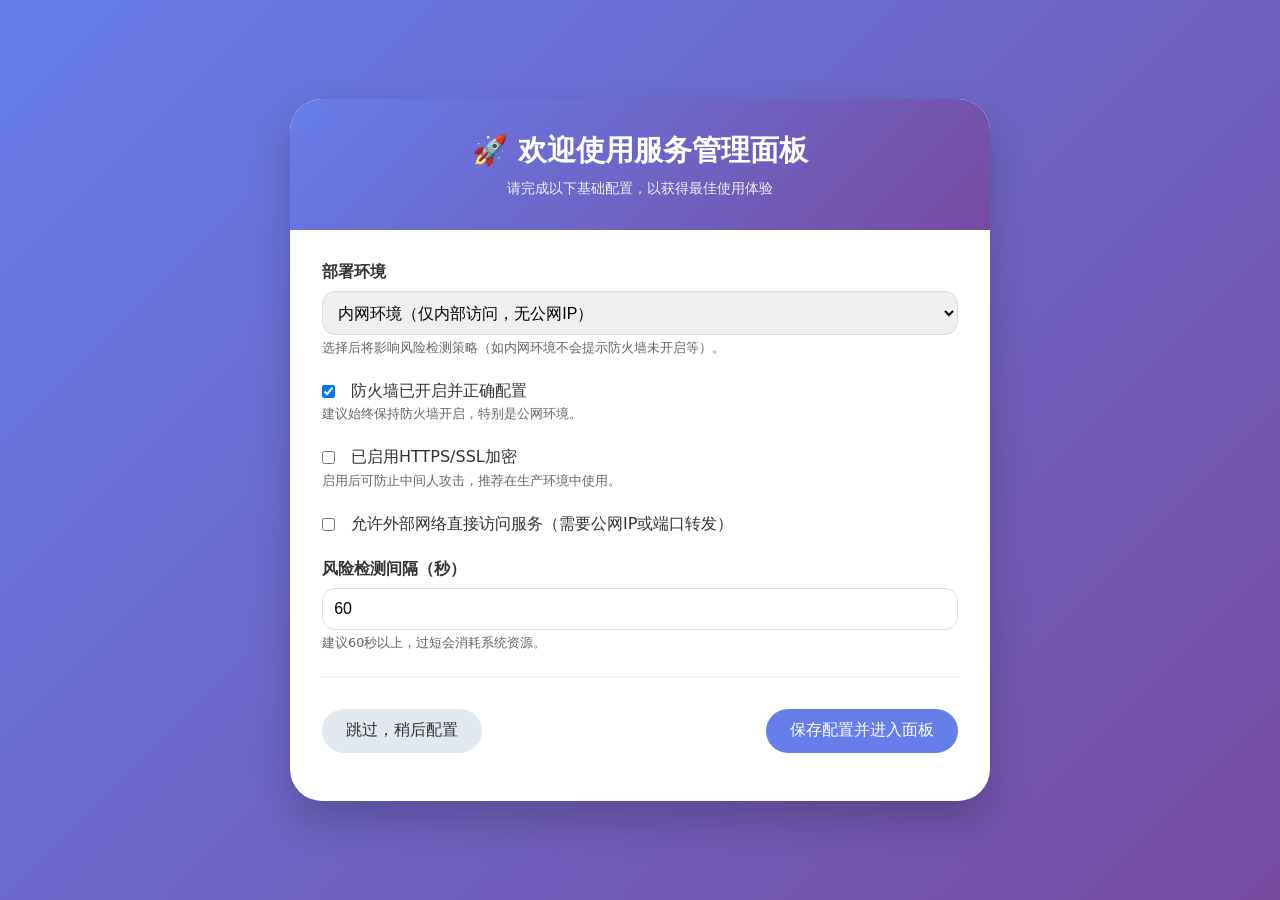
==== templates/setup.html @ 51bdd3b9 "Add files via upload" ====
<!DOCTYPE html>
<html lang="zh-CN">
<head>
    <meta charset="UTF-8">
    <meta name="viewport" content="width=device-width, initial-scale=1.0">
    <title>面板初始配置向导</title>
    <style>
        * {
            margin: 0;
            padding: 0;
            box-sizing: border-box;
        }
        body {
            font-family: 'Segoe UI', 'Noto Serif SC', system-ui, sans-serif;
            background: linear-gradient(135deg, #667eea 0%, #764ba2 100%);
            min-height: 100vh;
            display: flex;
            justify-content: center;
            align-items: center;
            padding: 2rem;
        }
        .wizard-container {
            max-width: 700px;
            width: 100%;
            background: white;
            border-radius: 2rem;
            box-shadow: 0 20px 40px rgba(0,0,0,0.2);
            overflow: hidden;
        }
        .wizard-header {
            background: linear-gradient(135deg, #667eea 0%, #764ba2 100%);
            color: white;
            padding: 2rem;
            text-align: center;
        }
        .wizard-header h1 {
            font-size: 1.8rem;
            margin-bottom: 0.5rem;
        }
        .wizard-header p {
            opacity: 0.9;
            font-size: 0.9rem;
        }
        .wizard-body {
            padding: 2rem;
        }
        .form-group {
            margin-bottom: 1.5rem;
        }
        label {
            display: block;
            font-weight: 600;
            margin-bottom: 0.5rem;
            color: #333;
        }
        select, input[type="text"], input[type="email"], input[type="number"] {
            width: 100%;
            padding: 0.7rem;
            border: 1px solid #ddd;
            border-radius: 0.8rem;
            font-size: 1rem;
            transition: 0.2s;
        }
        select:focus, input:focus {
            outline: none;
            border-color: #667eea;
            box-shadow: 0 0 0 3px rgba(102,126,234,0.2);
        }
        .checkbox-group {
            display: flex;
            align-items: center;
            gap: 0.5rem;
        }
        .checkbox-group input {
            width: auto;
            margin-right: 0.5rem;
        }
        .checkbox-group label {
            margin-bottom: 0;
            font-weight: normal;
        }
        .hint {
            font-size: 0.8rem;
            color: #666;
            margin-top: 0.3rem;
        }
        .step-buttons {
            display: flex;
            justify-content: space-between;
            margin-top: 2rem;
        }
        button {
            padding: 0.7rem 1.5rem;
            border: none;
            border-radius: 2rem;
            font-size: 1rem;
            cursor: pointer;
            transition: 0.2s;
        }
        .btn-primary {
            background: #667eea;
            color: white;
        }
        .btn-primary:hover {
            background: #5a67d8;
            transform: translateY(-2px);
        }
        .btn-secondary {
            background: #e2e8f0;
            color: #333;
        }
        .btn-secondary:hover {
            background: #cbd5e0;
        }
        .error {
            color: #e53e3e;
            font-size: 0.8rem;
            margin-top: 0.3rem;
        }
        .success {
            color: #38a169;
            text-align: center;
            padding: 1rem;
        }
        hr {
            margin: 1rem 0;
            border: none;
            border-top: 1px solid #eee;
        }
        @media (max-width: 640px) {
            .wizard-body {
                padding: 1.5rem;
            }
        }
    </style>
</head>
<body>
<div class="wizard-container">
    <div class="wizard-header">
        <h1>🚀 欢迎使用服务管理面板</h1>
        <p>请完成以下基础配置，以获得最佳使用体验</p>
    </div>
    <div class="wizard-body">
        <form id="setupForm">
            <!-- 部署环境 -->
            <div class="form-group">
                <label>部署环境</label>
                <select id="environment" required>
                    <option value="intranet">内网环境（仅内部访问，无公网IP）</option>
                    <option value="internet">公网环境（有公网IP，对外提供服务）</option>
                </select>
                <div class="hint">选择后将影响风险检测策略（如内网环境不会提示防火墙未开启等）。</div>
            </div>

            <!-- 公网IP（内网环境隐藏） -->
            <div class="form-group" id="publicIpGroup">
                <div class="checkbox-group">
                    <input type="checkbox" id="hasPublicIp">
                    <label>服务器拥有公网IP地址</label>
                </div>
            </div>

            <!-- 防火墙状态 -->
            <div class="form-group">
                <div class="checkbox-group">
                    <input type="checkbox" id="firewallEnabled" checked>
                    <label>防火墙已开启并正确配置</label>
                </div>
                <div class="hint">建议始终保持防火墙开启，特别是公网环境。</div>
            </div>

            <!-- HTTPS 加密 -->
            <div class="form-group">
                <div class="checkbox-group">
                    <input type="checkbox" id="httpsEnabled">
                    <label>已启用HTTPS/SSL加密</label>
                </div>
                <div class="hint">启用后可防止中间人攻击，推荐在生产环境中使用。</div>
            </div>

            <!-- 允许外网访问 -->
            <div class="form-group">
                <div class="checkbox-group">
                    <input type="checkbox" id="allowExternal">
                    <label>允许外部网络直接访问服务（需要公网IP或端口转发）</label>
                </div>
            </div>

            <!-- 风险检测间隔 -->
            <div class="form-group">
                <label>风险检测间隔（秒）</label>
                <input type="number" id="riskInterval" value="60" min="30" max="300" step="10">
                <div class="hint">建议60秒以上，过短会消耗系统资源。</div>
            </div>

            <hr>
            <div class="step-buttons">
                <button type="button" class="btn-secondary" onclick="skipSetup()">跳过，稍后配置</button>
                <button type="submit" class="btn-primary">保存配置并进入面板</button>
            </div>
            <div id="message" style="margin-top:1rem; text-align:center;"></div>
        </form>
    </div>
</div>

<script>
    // 根据部署环境动态显示/隐藏公网IP选项
    const envSelect = document.getElementById('environment');
    const publicIpGroup = document.getElementById('publicIpGroup');
    function togglePublicIp() {
        if (envSelect.value === 'intranet') {
            publicIpGroup.style.display = 'none';
            document.getElementById('hasPublicIp').checked = false;
        } else {
            publicIpGroup.style.display = 'block';
        }
    }
    envSelect.addEventListener('change', togglePublicIp);
    togglePublicIp();

    // 处理表单提交
    document.getElementById('setupForm').addEventListener('submit', async (e) => {
        e.preventDefault();
        const data = {
            environment: envSelect.value,
            has_public_ip: document.getElementById('hasPublicIp').checked,
            firewall_enabled: document.getElementById('firewallEnabled').checked,
            https_enabled: document.getElementById('httpsEnabled').checked,
            allow_external_access: document.getElementById('allowExternal').checked,
            auto_ban_ip: document.getElementById('autoBanIp').checked,
            risk_check_interval: parseInt(document.getElementById('riskInterval').value),
            admin_email: document.getElementById('adminEmail').value,
            notes: document.getElementById('notes').value
        };
        try {
            const response = await fetch('/setup', {
                method: 'POST',
                headers: { 'Content-Type': 'application/json' },
                body: JSON.stringify(data)
            });
            const result = await response.json();
            if (result.success) {
                document.getElementById('message').innerHTML = '<div class="success">✅ 配置已保存，正在跳转...</div>';
                setTimeout(() => {
                    window.location.href = '/';
                }, 1500);
            } else {
                document.getElementById('message').innerHTML = '<div class="error">保存失败：' + (result.message || '未知错误') + '</div>';
            }
        } catch (err) {
            document.getElementById('message').innerHTML = '<div class="error">网络错误：' + err.message + '</div>';
        }
    });

    async function skipSetup() {
        // 跳过配置：直接保存默认配置（内网环境，防火墙开启，自动封禁开启）
        const data = {
            environment: 'intranet',
            has_public_ip: false,
            firewall_enabled: true,
            https_enabled: false,
            allow_external_access: false,
            auto_ban_ip: true,
            risk_check_interval: 60,
            admin_email: '',
            notes: '用户跳过配置向导'
        };
        try {
            const response = await fetch('/setup', {
                method: 'POST',
                headers: { 'Content-Type': 'application/json' },
                body: JSON.stringify(data)
            });
            const result = await response.json();
            if (result.success) {
                window.location.href = '/';
            } else {
                alert('跳过失败：' + result.message);
            }
        } catch (err) {
            alert('网络错误：' + err.message);
        }
    }
</script>
</body>
</html>
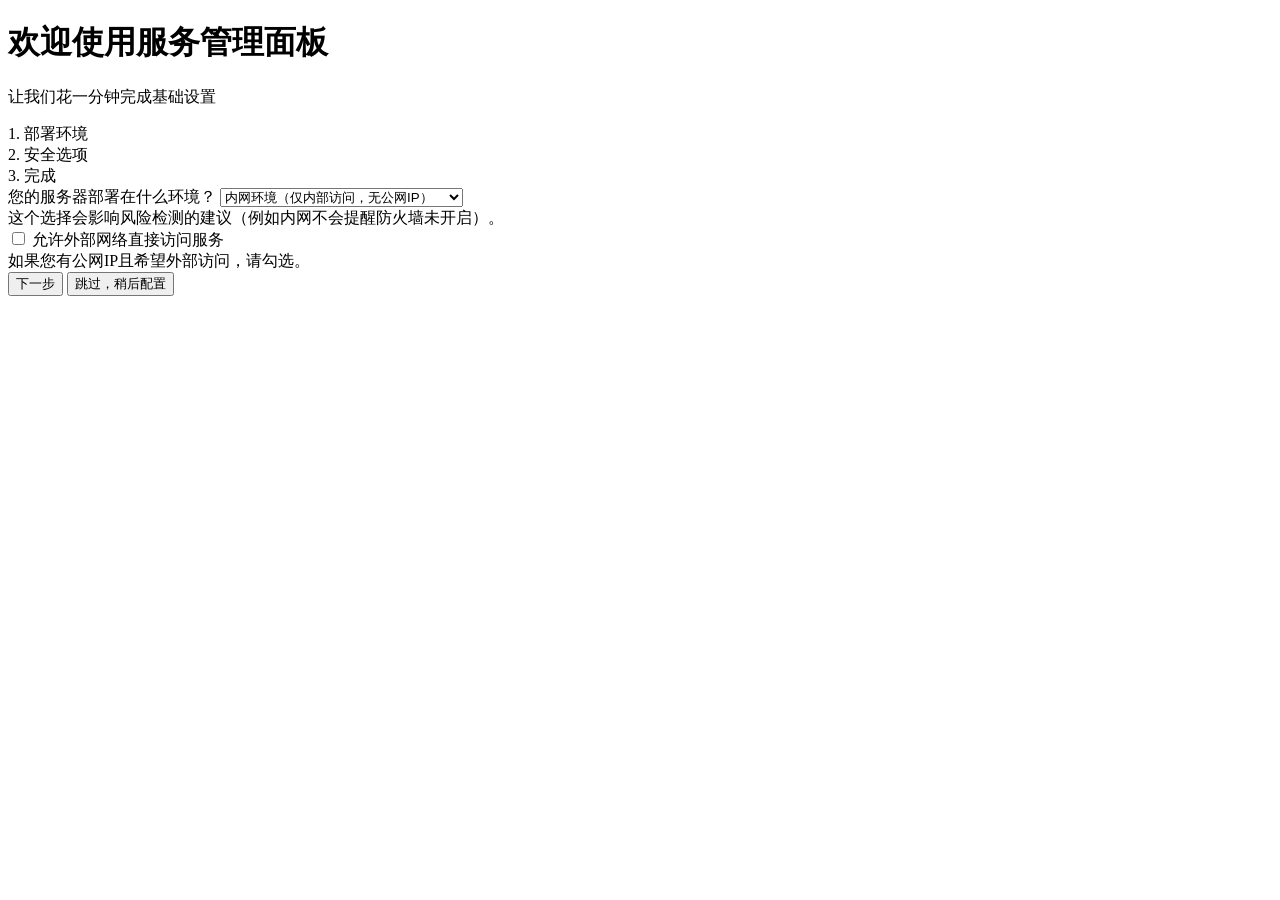
==== commit fdf6b1e5: "Add files via upload 完全重新更新仓库，此次做了重大改进" ====
--- a/templates/setup.html
+++ b/templates/setup.html
@@ -4,199 +4,83 @@
     <meta charset="UTF-8">
     <meta name="viewport" content="width=device-width, initial-scale=1.0">
     <title>面板初始配置向导</title>
-    <style>
-        * {
-            margin: 0;
-            padding: 0;
-            box-sizing: border-box;
-        }
-        body {
-            font-family: 'Segoe UI', 'Noto Serif SC', system-ui, sans-serif;
-            background: linear-gradient(135deg, #667eea 0%, #764ba2 100%);
-            min-height: 100vh;
-            display: flex;
-            justify-content: center;
-            align-items: center;
-            padding: 2rem;
-        }
-        .wizard-container {
-            max-width: 700px;
-            width: 100%;
-            background: white;
-            border-radius: 2rem;
-            box-shadow: 0 20px 40px rgba(0,0,0,0.2);
-            overflow: hidden;
-        }
-        .wizard-header {
-            background: linear-gradient(135deg, #667eea 0%, #764ba2 100%);
-            color: white;
-            padding: 2rem;
-            text-align: center;
-        }
-        .wizard-header h1 {
-            font-size: 1.8rem;
-            margin-bottom: 0.5rem;
-        }
-        .wizard-header p {
-            opacity: 0.9;
-            font-size: 0.9rem;
-        }
-        .wizard-body {
-            padding: 2rem;
-        }
-        .form-group {
-            margin-bottom: 1.5rem;
-        }
-        label {
-            display: block;
-            font-weight: 600;
-            margin-bottom: 0.5rem;
-            color: #333;
-        }
-        select, input[type="text"], input[type="email"], input[type="number"] {
-            width: 100%;
-            padding: 0.7rem;
-            border: 1px solid #ddd;
-            border-radius: 0.8rem;
-            font-size: 1rem;
-            transition: 0.2s;
-        }
-        select:focus, input:focus {
-            outline: none;
-            border-color: #667eea;
-            box-shadow: 0 0 0 3px rgba(102,126,234,0.2);
-        }
-        .checkbox-group {
-            display: flex;
-            align-items: center;
-            gap: 0.5rem;
-        }
-        .checkbox-group input {
-            width: auto;
-            margin-right: 0.5rem;
-        }
-        .checkbox-group label {
-            margin-bottom: 0;
-            font-weight: normal;
-        }
-        .hint {
-            font-size: 0.8rem;
-            color: #666;
-            margin-top: 0.3rem;
-        }
-        .step-buttons {
-            display: flex;
-            justify-content: space-between;
-            margin-top: 2rem;
-        }
-        button {
-            padding: 0.7rem 1.5rem;
-            border: none;
-            border-radius: 2rem;
-            font-size: 1rem;
-            cursor: pointer;
-            transition: 0.2s;
-        }
-        .btn-primary {
-            background: #667eea;
-            color: white;
-        }
-        .btn-primary:hover {
-            background: #5a67d8;
-            transform: translateY(-2px);
-        }
-        .btn-secondary {
-            background: #e2e8f0;
-            color: #333;
-        }
-        .btn-secondary:hover {
-            background: #cbd5e0;
-        }
-        .error {
-            color: #e53e3e;
-            font-size: 0.8rem;
-            margin-top: 0.3rem;
-        }
-        .success {
-            color: #38a169;
-            text-align: center;
-            padding: 1rem;
-        }
-        hr {
-            margin: 1rem 0;
-            border: none;
-            border-top: 1px solid #eee;
-        }
-        @media (max-width: 640px) {
-            .wizard-body {
-                padding: 1.5rem;
-            }
-        }
-    </style>
+    <link rel="stylesheet" href="{{ url_for('static', filename='style.css') }}">
 </head>
 <body>
-<div class="wizard-container">
-    <div class="wizard-header">
-        <h1>🚀 欢迎使用服务管理面板</h1>
-        <p>请完成以下基础配置，以获得最佳使用体验</p>
-    </div>
-    <div class="wizard-body">
+<div class="wizard-overlay">
+    <div class="wizard-container">
+        <div class="wizard-header">
+            <h1>欢迎使用服务管理面板</h1>
+            <p>让我们花一分钟完成基础设置</p>
+        </div>
+
+        <!-- 步骤指示器 -->
+        <div class="wizard-steps">
+            <div class="step active" data-step="1">1. 部署环境</div>
+            <div class="step" data-step="2">2. 安全选项</div>
+            <div class="step" data-step="3">3. 完成</div>
+        </div>
+
         <form id="setupForm">
-            <!-- 部署环境 -->
-            <div class="form-group">
-                <label>部署环境</label>
-                <select id="environment" required>
-                    <option value="intranet">内网环境（仅内部访问，无公网IP）</option>
-                    <option value="internet">公网环境（有公网IP，对外提供服务）</option>
-                </select>
-                <div class="hint">选择后将影响风险检测策略（如内网环境不会提示防火墙未开启等）。</div>
-            </div>
-
-            <!-- 公网IP（内网环境隐藏） -->
-            <div class="form-group" id="publicIpGroup">
-                <div class="checkbox-group">
-                    <input type="checkbox" id="hasPublicIp">
-                    <label>服务器拥有公网IP地址</label>
-                </div>
-            </div>
-
-            <!-- 防火墙状态 -->
-            <div class="form-group">
-                <div class="checkbox-group">
-                    <input type="checkbox" id="firewallEnabled" checked>
-                    <label>防火墙已开启并正确配置</label>
-                </div>
-                <div class="hint">建议始终保持防火墙开启，特别是公网环境。</div>
-            </div>
-
-            <!-- HTTPS 加密 -->
-            <div class="form-group">
-                <div class="checkbox-group">
-                    <input type="checkbox" id="httpsEnabled">
-                    <label>已启用HTTPS/SSL加密</label>
-                </div>
-                <div class="hint">启用后可防止中间人攻击，推荐在生产环境中使用。</div>
-            </div>
-
-            <!-- 允许外网访问 -->
-            <div class="form-group">
-                <div class="checkbox-group">
-                    <input type="checkbox" id="allowExternal">
-                    <label>允许外部网络直接访问服务（需要公网IP或端口转发）</label>
-                </div>
-            </div>
-
-            <!-- 风险检测间隔 -->
-            <div class="form-group">
-                <label>风险检测间隔（秒）</label>
-                <input type="number" id="riskInterval" value="60" min="30" max="300" step="10">
-                <div class="hint">建议60秒以上，过短会消耗系统资源。</div>
-            </div>
-
-            <hr>
+            <!-- 步骤1：部署环境 -->
+            <div class="wizard-step" id="step1">
+                <div class="form-group">
+                    <label>您的服务器部署在什么环境？</label>
+                    <select id="environment" required>
+                        <option value="intranet">内网环境（仅内部访问，无公网IP）</option>
+                        <option value="internet">公网环境（有公网IP，对外提供服务）</option>
+                    </select>
+                    <div class="hint">这个选择会影响风险检测的建议（例如内网不会提醒防火墙未开启）。</div>
+                </div>
+                <div class="form-group" id="publicIpGroup">
+                    <label><input type="checkbox" id="hasPublicIp"> 服务器拥有公网IP地址</label>
+                </div>
+                <div class="form-group">
+                    <label><input type="checkbox" id="allowExternal"> 允许外部网络直接访问服务</label>
+                    <div class="hint">如果您有公网IP且希望外部访问，请勾选。</div>
+                </div>
+            </div>
+
+            <!-- 步骤2：安全选项 -->
+            <div class="wizard-step" style="display:none;" id="step2">
+                <div class="form-group">
+                    <label><input type="checkbox" id="firewallEnabled" checked> 防火墙已开启并正确配置</label>
+                </div>
+                <div class="form-group">
+                    <label><input type="checkbox" id="httpsEnabled"> 已启用HTTPS/SSL加密</label>
+                    <div class="hint">强烈建议公网环境启用。</div>
+                </div>
+                <div class="form-group">
+                    <label>风险检测间隔（秒）</label>
+                    <input type="number" id="riskInterval" value="60" min="30" max="300" step="10">
+                    <div class="hint">每隔多少秒自动扫描一次系统风险。</div>
+                </div>
+                <div class="form-group">
+                    <label>管理员邮箱（可选，用于未来告警）</label>
+                    <input type="email" id="adminEmail" placeholder="admin@example.com">
+                </div>
+                <div class="form-group">
+                    <label>备注（可选）</label>
+                    <textarea id="notes" rows="2" placeholder="例如：家庭服务器、测试环境等"></textarea>
+                </div>
+            </div>
+
+            <!-- 步骤3：确认 -->
+            <div class="wizard-step" style="display:none;" id="step3">
+                <div class="summary-box">
+                    <h3>配置摘要</h3>
+                    <div id="summaryContent"></div>
+                </div>
+                <div class="form-group">
+                    <label><input type="checkbox" id="agreeTerms" required> 我已确认以上配置正确</label>
+                </div>
+            </div>
+
             <div class="step-buttons">
-                <button type="button" class="btn-secondary" onclick="skipSetup()">跳过，稍后配置</button>
-                <button type="submit" class="btn-primary">保存配置并进入面板</button>
+                <button type="button" id="prevBtn" class="btn-secondary" style="display:none;">上一步</button>
+                <button type="button" id="nextBtn" class="btn-primary">下一步</button>
+                <button type="submit" id="submitBtn" class="btn-primary" style="display:none;">保存并进入面板</button>
+                <button type="button" id="skipBtn" class="btn-secondary">跳过，稍后配置</button>
             </div>
             <div id="message" style="margin-top:1rem; text-align:center;"></div>
         </form>
@@ -204,7 +88,87 @@
 </div>
 
 <script>
-    // 根据部署环境动态显示/隐藏公网IP选项
+    // 多步向导逻辑
+    let currentStep = 1;
+    const steps = [1,2,3];
+    const stepDivs = {
+        1: document.getElementById('step1'),
+        2: document.getElementById('step2'),
+        3: document.getElementById('step3')
+    };
+    const prevBtn = document.getElementById('prevBtn');
+    const nextBtn = document.getElementById('nextBtn');
+    const submitBtn = document.getElementById('submitBtn');
+    const skipBtn = document.getElementById('skipBtn');
+    const stepIndicators = document.querySelectorAll('.step');
+
+    function updateButtons() {
+        prevBtn.style.display = currentStep === 1 ? 'none' : 'inline-block';
+        if (currentStep === 3) {
+            nextBtn.style.display = 'none';
+            submitBtn.style.display = 'inline-block';
+        } else {
+            nextBtn.style.display = 'inline-block';
+            submitBtn.style.display = 'none';
+        }
+    }
+
+    function showStep(step) {
+        for (let s of steps) {
+            stepDivs[s].style.display = s === step ? 'block' : 'none';
+        }
+        // 更新步骤指示器样式
+        stepIndicators.forEach(ind => {
+            const stepNum = parseInt(ind.dataset.step);
+            if (stepNum === step) ind.classList.add('active');
+            else if (stepNum < step) ind.classList.add('done');
+            else ind.classList.remove('active', 'done');
+        });
+        currentStep = step;
+        updateButtons();
+        if (step === 3) updateSummary();
+    }
+
+    function nextStep() {
+        if (currentStep === 1) {
+            // 可选验证
+            showStep(2);
+        } else if (currentStep === 2) {
+            showStep(3);
+        }
+    }
+
+    function prevStep() {
+        if (currentStep === 2) showStep(1);
+        else if (currentStep === 3) showStep(2);
+    }
+
+    function updateSummary() {
+        const env = document.getElementById('environment').value === 'intranet' ? '内网环境' : '公网环境';
+        const hasPublic = document.getElementById('hasPublicIp').checked ? '是' : '否';
+        const allowExternal = document.getElementById('allowExternal').checked ? '是' : '否';
+        const firewall = document.getElementById('firewallEnabled').checked ? '已开启' : '未开启';
+        const https = document.getElementById('httpsEnabled').checked ? '已启用' : '未启用';
+        const interval = document.getElementById('riskInterval').value;
+        const email = document.getElementById('adminEmail').value || '未填写';
+        const notes = document.getElementById('notes').value || '无';
+        const summary = `
+            <p><strong>部署环境：</strong> ${env}</p>
+            <p><strong>拥有公网IP：</strong> ${hasPublic}</p>
+            <p><strong>允许外部访问：</strong> ${allowExternal}</p>
+            <p><strong>防火墙：</strong> ${firewall}</p>
+            <p><strong>HTTPS：</strong> ${https}</p>
+            <p><strong>风险检测间隔：</strong> ${interval} 秒</p>
+            <p><strong>管理员邮箱：</strong> ${email}</p>
+            <p><strong>备注：</strong> ${notes}</p>
+        `;
+        document.getElementById('summaryContent').innerHTML = summary;
+    }
+
+    prevBtn.onclick = prevStep;
+    nextBtn.onclick = nextStep;
+
+    // 公网IP选项显示/隐藏（根据环境）
     const envSelect = document.getElementById('environment');
     const publicIpGroup = document.getElementById('publicIpGroup');
     function togglePublicIp() {
@@ -218,16 +182,20 @@
     envSelect.addEventListener('change', togglePublicIp);
     togglePublicIp();
 
-    // 处理表单提交
+    // 提交表单
     document.getElementById('setupForm').addEventListener('submit', async (e) => {
         e.preventDefault();
+        if (!document.getElementById('agreeTerms').checked) {
+            document.getElementById('message').innerHTML = '<div class="error">请勾选确认配置正确</div>';
+            return;
+        }
         const data = {
             environment: envSelect.value,
             has_public_ip: document.getElementById('hasPublicIp').checked,
             firewall_enabled: document.getElementById('firewallEnabled').checked,
             https_enabled: document.getElementById('httpsEnabled').checked,
             allow_external_access: document.getElementById('allowExternal').checked,
-            auto_ban_ip: document.getElementById('autoBanIp').checked,
+            auto_ban_ip: true,   // 默认开启，但实际已移除封禁功能，保留字段
             risk_check_interval: parseInt(document.getElementById('riskInterval').value),
             admin_email: document.getElementById('adminEmail').value,
             notes: document.getElementById('notes').value
@@ -241,9 +209,7 @@
             const result = await response.json();
             if (result.success) {
                 document.getElementById('message').innerHTML = '<div class="success">✅ 配置已保存，正在跳转...</div>';
-                setTimeout(() => {
-                    window.location.href = '/';
-                }, 1500);
+                setTimeout(() => { window.location.href = '/'; }, 1500);
             } else {
                 document.getElementById('message').innerHTML = '<div class="error">保存失败：' + (result.message || '未知错误') + '</div>';
             }
@@ -253,7 +219,6 @@
     });
 
     async function skipSetup() {
-        // 跳过配置：直接保存默认配置（内网环境，防火墙开启，自动封禁开启）
         const data = {
             environment: 'intranet',
             has_public_ip: false,
@@ -281,6 +246,7 @@
             alert('网络错误：' + err.message);
         }
     }
+    skipBtn.onclick = skipSetup;
 </script>
 </body>
 </html>
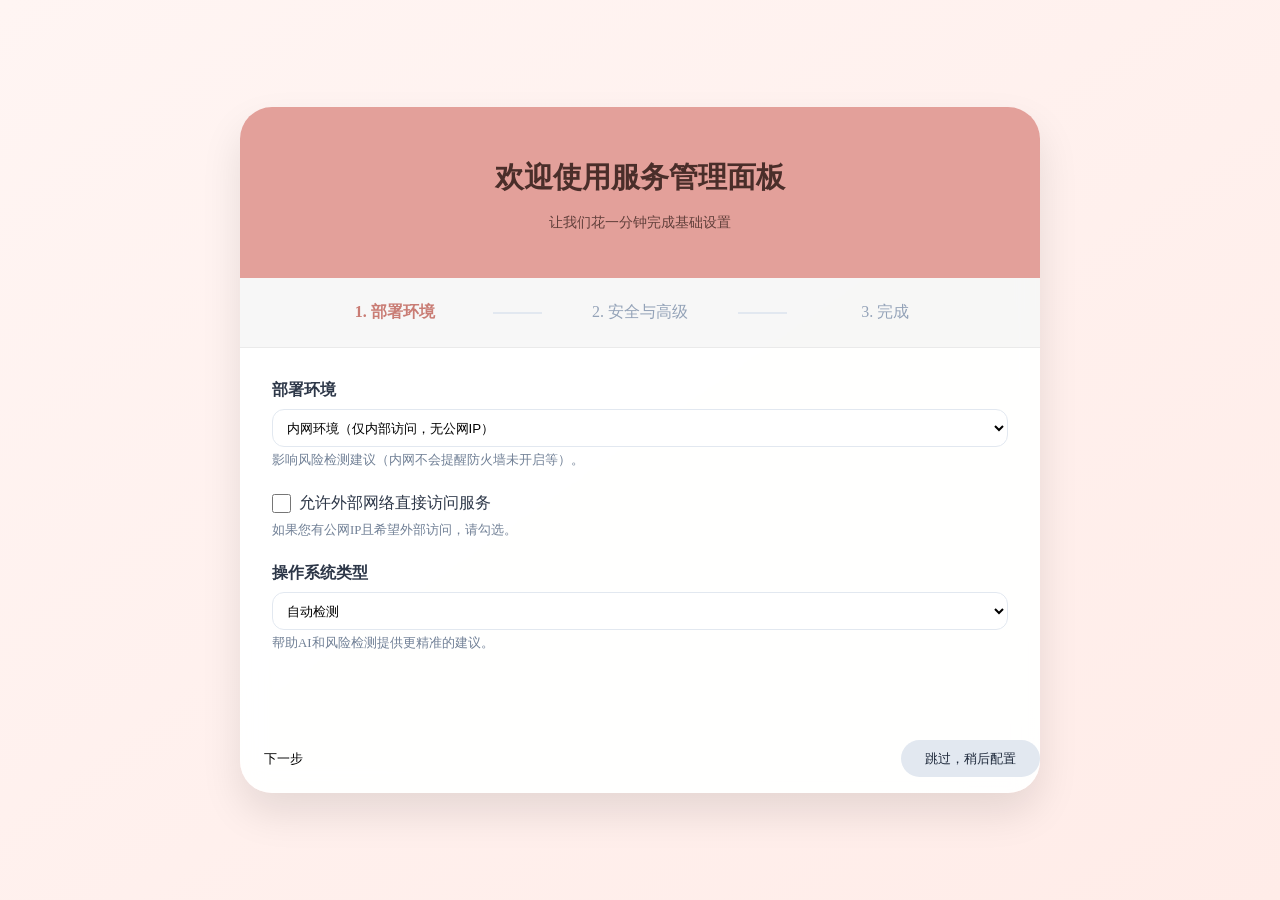
==== commit 5742c67a: "Update setup.html" ====
--- a/templates/setup.html
+++ b/templates/setup.html
@@ -5,6 +5,175 @@
     <meta name="viewport" content="width=device-width, initial-scale=1.0">
     <title>面板初始配置向导</title>
     <link rel="stylesheet" href="{{ url_for('static', filename='style.css') }}">
+    <style>
+        body {
+            margin: 0;
+            padding: 0;
+            min-height: 100vh;
+            background: linear-gradient(145deg, #fff5f3 0%, #ffece8 100%);
+            display: flex;
+            align-items: center;
+            justify-content: center;
+        }
+        .wizard-overlay {
+            width: 100%;
+            display: flex;
+            justify-content: center;
+            align-items: center;
+            padding: 2rem;
+        }
+        .wizard-container {
+            max-width: 800px;
+            width: 100%;
+            background: rgba(255, 255, 255, 0.95);
+            backdrop-filter: blur(12px);
+            border-radius: 2rem;
+            box-shadow: 0 20px 40px rgba(0, 0, 0, 0.1);
+            overflow: hidden;
+        }
+        .wizard-header {
+            background: var(--sakura-deep, #e3a09a);
+            color: var(--sakura-text, #4a2e2a);
+            padding: 2rem;
+            text-align: center;
+        }
+        .wizard-header h1 {
+            font-size: 1.8rem;
+            margin-bottom: 0.5rem;
+        }
+        .wizard-header p {
+            opacity: 0.85;
+            font-size: 0.9rem;
+        }
+        .wizard-steps {
+            display: flex;
+            justify-content: space-between;
+            padding: 1rem 2rem;
+            background: rgba(0, 0, 0, 0.03);
+            border-bottom: 1px solid rgba(0, 0, 0, 0.05);
+        }
+        .step {
+            flex: 1;
+            text-align: center;
+            padding: 0.5rem;
+            color: #94a3b8;
+            position: relative;
+            font-weight: 500;
+        }
+        .step.active {
+            color: var(--sakura-darker, #c97c74);
+            font-weight: bold;
+        }
+        .step.done {
+            color: #38a169;
+        }
+        .step:not(:last-child):after {
+            content: '';
+            position: absolute;
+            right: -10%;
+            top: 50%;
+            width: 20%;
+            height: 2px;
+            background: #e2e8f0;
+        }
+        .step.done:not(:last-child):after {
+            background: #38a169;
+        }
+        .wizard-step {
+            padding: 2rem;
+        }
+        .form-group {
+            margin-bottom: 1.5rem;
+        }
+        .form-group label {
+            display: block;
+            font-weight: 600;
+            margin-bottom: 0.5rem;
+            color: #2d3748;
+        }
+        .form-group input, .form-group select, .form-group textarea {
+            width: 100%;
+            padding: 0.6rem;
+            border-radius: 0.75rem;
+            border: 1px solid #e2e8f0;
+            background: white;
+            transition: 0.2s;
+        }
+        .form-group input:focus, .form-group select:focus, .form-group textarea:focus {
+            border-color: var(--sakura-deep);
+            outline: none;
+            box-shadow: 0 0 0 3px rgba(227, 160, 154, 0.2);
+        }
+        .checkbox-group {
+            display: flex;
+            align-items: center;
+            gap: 0.5rem;
+            margin: 0.5rem 0;
+        }
+        .checkbox-group input {
+            width: 1.2rem;
+            height: 1.2rem;
+            margin: 0;
+        }
+        .checkbox-group label {
+            margin: 0;
+            font-weight: normal;
+        }
+        .hint {
+            font-size: 0.8rem;
+            color: #718096;
+            margin-top: 0.3rem;
+        }
+        .summary-box {
+            background: #f1f5f9;
+            border-radius: 1rem;
+            padding: 1rem;
+            margin-bottom: 1.5rem;
+        }
+        .step-buttons {
+            display: flex;
+            justify-content: space-between;
+            margin-top: 2rem;
+        }
+        .btn-primary, .btn-secondary {
+            padding: 0.6rem 1.5rem;
+            border-radius: 2rem;
+            font-weight: 500;
+            cursor: pointer;
+            transition: 0.2s;
+            border: none;
+        }
+        .btn-primary {
+            background: var(--sakura-deep);
+            color: var(--sakura-text);
+        }
+        .btn-primary:hover {
+            background: var(--sakura-darker);
+            color: white;
+            transform: translateY(-2px);
+        }
+        .btn-secondary {
+            background: #e2e8f0;
+            color: #1e293b;
+        }
+        .btn-secondary:hover {
+            background: #cbd5e0;
+        }
+        .error {
+            color: #e53e3e;
+            font-size: 0.8rem;
+            margin-top: 0.3rem;
+        }
+        .success {
+            color: #38a169;
+            text-align: center;
+            padding: 1rem;
+        }
+        @media (max-width: 640px) {
+            .wizard-container { margin: 1rem; }
+            .wizard-step { padding: 1.5rem; }
+        }
+    </style>
 </head>
 <body>
 <div class="wizard-overlay">
@@ -14,46 +183,87 @@
             <p>让我们花一分钟完成基础设置</p>
         </div>
 
-        <!-- 步骤指示器 -->
         <div class="wizard-steps">
             <div class="step active" data-step="1">1. 部署环境</div>
-            <div class="step" data-step="2">2. 安全选项</div>
+            <div class="step" data-step="2">2. 安全与高级</div>
             <div class="step" data-step="3">3. 完成</div>
         </div>
 
-        <form id="setupForm">
+        <form id="setupForm" novalidate>
             <!-- 步骤1：部署环境 -->
             <div class="wizard-step" id="step1">
                 <div class="form-group">
-                    <label>您的服务器部署在什么环境？</label>
+                    <label>部署环境</label>
                     <select id="environment" required>
                         <option value="intranet">内网环境（仅内部访问，无公网IP）</option>
                         <option value="internet">公网环境（有公网IP，对外提供服务）</option>
                     </select>
-                    <div class="hint">这个选择会影响风险检测的建议（例如内网不会提醒防火墙未开启）。</div>
+                    <div class="hint">影响风险检测建议（内网不会提醒防火墙未开启等）。</div>
                 </div>
                 <div class="form-group" id="publicIpGroup">
-                    <label><input type="checkbox" id="hasPublicIp"> 服务器拥有公网IP地址</label>
-                </div>
-                <div class="form-group">
-                    <label><input type="checkbox" id="allowExternal"> 允许外部网络直接访问服务</label>
+                    <div class="checkbox-group">
+                        <input type="checkbox" id="hasPublicIp">
+                        <label>服务器拥有公网IP地址</label>
+                    </div>
+                </div>
+                <div class="form-group">
+                    <div class="checkbox-group">
+                        <input type="checkbox" id="allowExternal">
+                        <label>允许外部网络直接访问服务</label>
+                    </div>
                     <div class="hint">如果您有公网IP且希望外部访问，请勾选。</div>
                 </div>
+                <div class="form-group">
+                    <label>操作系统类型</label>
+                    <select id="osType">
+                        <option value="">自动检测</option>
+                        <option value="windows">Windows</option>
+                        <option value="linux">Linux</option>
+                        <option value="macos">macOS</option>
+                    </select>
+                    <div class="hint">帮助AI和风险检测提供更精准的建议。</div>
+                </div>
             </div>
 
-            <!-- 步骤2：安全选项 -->
+            <!-- 步骤2：安全与高级 -->
             <div class="wizard-step" style="display:none;" id="step2">
                 <div class="form-group">
-                    <label><input type="checkbox" id="firewallEnabled" checked> 防火墙已开启并正确配置</label>
-                </div>
-                <div class="form-group">
-                    <label><input type="checkbox" id="httpsEnabled"> 已启用HTTPS/SSL加密</label>
+                    <div class="checkbox-group">
+                        <input type="checkbox" id="firewallEnabled" checked>
+                        <label>防火墙已开启并正确配置</label>
+                    </div>
+                </div>
+                <div class="form-group">
+                    <div class="checkbox-group">
+                        <input type="checkbox" id="httpsEnabled">
+                        <label>已启用HTTPS/SSL加密</label>
+                    </div>
                     <div class="hint">强烈建议公网环境启用。</div>
+                </div>
+                <div class="form-group">
+                    <div class="checkbox-group">
+                        <input type="checkbox" id="productionMode">
+                        <label>生产环境模式</label>
+                    </div>
+                    <div class="hint">启用后风险检测会将中/低风险提升为高风险。</div>
+                </div>
+                <div class="form-group">
+                    <div class="checkbox-group">
+                        <input type="checkbox" id="strictMode">
+                        <label>严格模式</label>
+                    </div>
+                    <div class="hint">更严格的风险阈值（磁盘<70%，CPU<60%等）。</div>
+                </div>
+                <div class="form-group">
+                    <div class="checkbox-group">
+                        <input type="checkbox" id="monitorNetworkTraffic" checked>
+                        <label>监控网络流量异常</label>
+                    </div>
                 </div>
                 <div class="form-group">
                     <label>风险检测间隔（秒）</label>
                     <input type="number" id="riskInterval" value="60" min="30" max="300" step="10">
-                    <div class="hint">每隔多少秒自动扫描一次系统风险。</div>
+                    <div class="hint">建议60秒以上，过短会消耗系统资源。</div>
                 </div>
                 <div class="form-group">
                     <label>管理员邮箱（可选，用于未来告警）</label>
@@ -72,7 +282,10 @@
                     <div id="summaryContent"></div>
                 </div>
                 <div class="form-group">
-                    <label><input type="checkbox" id="agreeTerms" required> 我已确认以上配置正确</label>
+                    <div class="checkbox-group">
+                        <input type="checkbox" id="agreeTerms" required>
+                        <label>我已确认以上配置正确</label>
+                    </div>
                 </div>
             </div>
 
@@ -117,7 +330,6 @@
         for (let s of steps) {
             stepDivs[s].style.display = s === step ? 'block' : 'none';
         }
-        // 更新步骤指示器样式
         stepIndicators.forEach(ind => {
             const stepNum = parseInt(ind.dataset.step);
             if (stepNum === step) ind.classList.add('active');
@@ -130,12 +342,8 @@
     }
 
     function nextStep() {
-        if (currentStep === 1) {
-            // 可选验证
-            showStep(2);
-        } else if (currentStep === 2) {
-            showStep(3);
-        }
+        if (currentStep === 1) showStep(2);
+        else if (currentStep === 2) showStep(3);
     }
 
     function prevStep() {
@@ -147,8 +355,12 @@
         const env = document.getElementById('environment').value === 'intranet' ? '内网环境' : '公网环境';
         const hasPublic = document.getElementById('hasPublicIp').checked ? '是' : '否';
         const allowExternal = document.getElementById('allowExternal').checked ? '是' : '否';
+        const osType = document.getElementById('osType').value || '自动检测';
         const firewall = document.getElementById('firewallEnabled').checked ? '已开启' : '未开启';
         const https = document.getElementById('httpsEnabled').checked ? '已启用' : '未启用';
+        const productionMode = document.getElementById('productionMode').checked ? '是' : '否';
+        const strictMode = document.getElementById('strictMode').checked ? '是' : '否';
+        const monitorNetwork = document.getElementById('monitorNetworkTraffic').checked ? '是' : '否';
         const interval = document.getElementById('riskInterval').value;
         const email = document.getElementById('adminEmail').value || '未填写';
         const notes = document.getElementById('notes').value || '无';
@@ -156,8 +368,12 @@
             <p><strong>部署环境：</strong> ${env}</p>
             <p><strong>拥有公网IP：</strong> ${hasPublic}</p>
             <p><strong>允许外部访问：</strong> ${allowExternal}</p>
+            <p><strong>操作系统：</strong> ${osType}</p>
             <p><strong>防火墙：</strong> ${firewall}</p>
             <p><strong>HTTPS：</strong> ${https}</p>
+            <p><strong>生产环境模式：</strong> ${productionMode}</p>
+            <p><strong>严格模式：</strong> ${strictMode}</p>
+            <p><strong>监控网络流量：</strong> ${monitorNetwork}</p>
             <p><strong>风险检测间隔：</strong> ${interval} 秒</p>
             <p><strong>管理员邮箱：</strong> ${email}</p>
             <p><strong>备注：</strong> ${notes}</p>
@@ -168,7 +384,7 @@
     prevBtn.onclick = prevStep;
     nextBtn.onclick = nextStep;
 
-    // 公网IP选项显示/隐藏（根据环境）
+    // 公网IP选项显示/隐藏
     const envSelect = document.getElementById('environment');
     const publicIpGroup = document.getElementById('publicIpGroup');
     function togglePublicIp() {
@@ -189,16 +405,26 @@
             document.getElementById('message').innerHTML = '<div class="error">请勾选确认配置正确</div>';
             return;
         }
+        const submitBtn = document.getElementById('submitBtn');
+        const originalText = submitBtn.textContent;
+        submitBtn.disabled = true;
+        submitBtn.textContent = '保存中...';
+        
         const data = {
             environment: envSelect.value,
             has_public_ip: document.getElementById('hasPublicIp').checked,
             firewall_enabled: document.getElementById('firewallEnabled').checked,
             https_enabled: document.getElementById('httpsEnabled').checked,
             allow_external_access: document.getElementById('allowExternal').checked,
-            auto_ban_ip: true,   // 默认开启，但实际已移除封禁功能，保留字段
+            auto_ban_ip: false,
             risk_check_interval: parseInt(document.getElementById('riskInterval').value),
             admin_email: document.getElementById('adminEmail').value,
-            notes: document.getElementById('notes').value
+            notes: document.getElementById('notes').value,
+            os_type: document.getElementById('osType').value,
+            production_mode: document.getElementById('productionMode').checked,
+            strict_mode: document.getElementById('strictMode').checked,
+            enable_auto_fix: false,
+            monitor_network_traffic: document.getElementById('monitorNetworkTraffic').checked
         };
         try {
             const response = await fetch('/setup', {
@@ -209,12 +435,19 @@
             const result = await response.json();
             if (result.success) {
                 document.getElementById('message').innerHTML = '<div class="success">✅ 配置已保存，正在跳转...</div>';
-                setTimeout(() => { window.location.href = '/'; }, 1500);
+                setTimeout(() => {
+                    window.location.href = '/';
+                }, 1500);
             } else {
                 document.getElementById('message').innerHTML = '<div class="error">保存失败：' + (result.message || '未知错误') + '</div>';
+                submitBtn.disabled = false;
+                submitBtn.textContent = originalText;
             }
         } catch (err) {
+            console.error('保存请求失败:', err);
             document.getElementById('message').innerHTML = '<div class="error">网络错误：' + err.message + '</div>';
+            submitBtn.disabled = false;
+            submitBtn.textContent = originalText;
         }
     });
 
@@ -225,10 +458,15 @@
             firewall_enabled: true,
             https_enabled: false,
             allow_external_access: false,
-            auto_ban_ip: true,
+            auto_ban_ip: false,
             risk_check_interval: 60,
             admin_email: '',
-            notes: '用户跳过配置向导'
+            notes: '用户跳过配置向导',
+            os_type: '',
+            production_mode: false,
+            strict_mode: false,
+            enable_auto_fix: false,
+            monitor_network_traffic: true
         };
         try {
             const response = await fetch('/setup', {
@@ -249,4 +487,4 @@
     skipBtn.onclick = skipSetup;
 </script>
 </body>
-</html>+</html>
